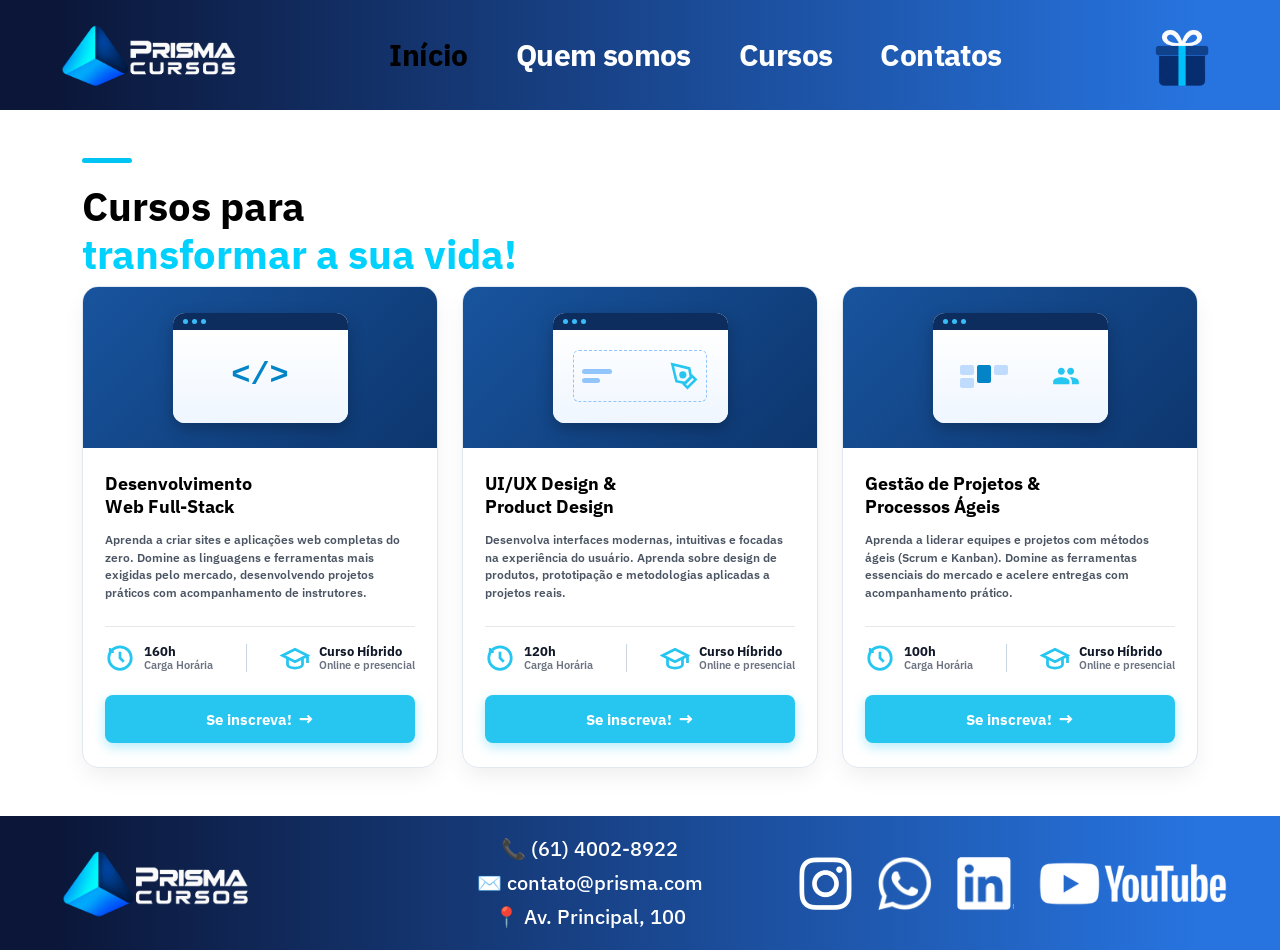
==== cursos.html @ 4c8373f7 "adicionando o html e o css" ====
<!DOCTYPE html>
<html lang="pt-BR">

<head>
  <meta charset="UTF-8">
  <meta name="viewport" content="width=device-width, initial-scale=1.0">
  <title>Prisma Cursos - Início</title>
  <meta name="description"
    content="Transforme conhecimento em novas oportunidades com a Prisma Cursos. Cursos atualizados com foco no mercado de trabalho.">

  <link href="https://cdn.jsdelivr.net/npm/bootstrap@5.3.3/dist/css/bootstrap.min.css" rel="stylesheet"
    integrity="sha384-QWTKZyjpPEjISv5WaRU9OFeRpok6YctnYmDr5pNlyT2bRjXh0JMhjY6hW+ALEwIH" crossorigin="anonymous">

  <link rel="preconnect" href="https://fonts.googleapis.com">
  <link rel="preconnect" href="https://fonts.gstatic.com" crossorigin>
  <link href="https://fonts.googleapis.com/css2?family=IBM+Plex+Sans:wght@400;500;600;700&display=swap"
    rel="stylesheet">

  <link rel="stylesheet" href="style.css">
</head>

<body>

  <!-- cabeçalho inicio -->
  <header class="site-header d-none d-md-block">
    <div class="container-fluid px-4 px-lg-5">
      <div class="header-inner d-flex align-items-center justify-content-between">

        <a href="index.html" class="navbar-brand d-flex align-items-center me-3" id="header-logo">
          <img src="assets/logo_prisma.png" alt="Logo Prisma Cursos" class="img-fluid logo-img">
        </a>

        <nav class="d-flex align-items-center gap-4 gap-lg-5" id="desktop-nav">
          <a href="index.html" class="nav-item-link current-page">Início</a>
          <a href="quem-somos.html" class="nav-item-link">Quem somos</a>
          <a href="cursos.html" class="nav-item-link">Cursos</a>
          <a href="contatos.html" class="nav-item-link">Contatos</a>
        </nav>

        <div class="d-flex align-items-center">
          <div class="gift-wrapper">
            <a href="quiz.html" class="gift-link" id="gift-link" title="Quiz Prisma Cursos" aria-label="Ir para o Quiz">
              <img src="assets/gift_icon.png" alt="Presente Prisma Cursos" class="gift-icon" id="gift-btn">
            </a>
          </div>
        </div>

      </div>
    </div>
  </header>
  <!-- cabeçalho final -->

  <!-- cabeçalho inicio mobile -->
  <header class="mobile-header d-md-none">
    <div class="mobile-header-inner d-flex align-items-center justify-content-between px-3">
      <button class="mobile-hamburger-btn border-0 bg-transparent p-0" type="button" data-bs-toggle="collapse"
        data-bs-target="#mobileMenuDrawer" aria-controls="mobileMenuDrawer" aria-expanded="false"
        aria-label="Toggle navigation" id="mobile-hamburger">
        <img src="assets/menu_icon.png" alt="Menu" class="mobile-menu-img">
      </button>

      <a href="index.html" class="mobile-header-logo">
        <img src="assets/logo_prisma.png" alt="Prisma Cursos" class="mobile-logo-img">
      </a>
    </div>

    <div class="collapse mobile-menu-collapse" id="mobileMenuDrawer">
      <div class="d-flex flex-column gap-3 p-3">
        <a href="index.html" class="nav-item-link current-page">Início</a>
        <a href="quem-somos.html" class="nav-item-link">Quem somos</a>
        <a href="cursos.html" class="nav-item-link">Cursos</a>
        <a href="contatos.html" class="nav-item-link">Contatos</a>
        <a href="quiz.html" class="nav-item-link text-cyan">Quiz</a>
      </div>
    </div>
  </header>
  <!-- cabeçalho final mobile -->
  
<main class="container py-5">
    <!-- Título da seção -->

<div class="title-bar"></div>
<h1 class="fw-bold mb-0">Cursos para</h1>
<h1 class="fw-bold text-cyan">transformar a sua vida!</h1>

    <!-- Contêiner que alinha os cards lado a lado -->
    <div class="cards-wrapper">

      <!-- CARTÃO 1: Full-Stack -->
      <article class="course-card">
        <div class="card-header-banner">
          <div class="window-mockup">
            <div class="window-bar">
              <span class="dot"></span>
              <span class="dot"></span>
              <span class="dot"></span>
            </div>
            <div class="window-screen screen-code">
              <span>&lt;/&gt;</span>
            </div>
          </div>
        </div>

        <div class="course-card-body">
          <h2 class="card-title">Desenvolvimento<br>Web Full-Stack</h2>
          <p class="card-desc">
            Aprenda a criar sites e aplicações web completas do zero. Domine as linguagens e ferramentas mais exigidas pelo mercado, desenvolvendo projetos práticos com acompanhamento de instrutores.
          </p>

          <div class="meta-section">
            <div class="meta-block">
              <svg class="meta-icon" viewBox="0 0 24 24" fill="none" stroke="#26c6f0" stroke-width="2.2">
                <circle cx="12" cy="12" r="9"/>
                <polyline points="12 7 12 12 15 15"/>
                <path d="M4 4v3h3" stroke-width="1.8"/>
              </svg>
              <div class="meta-info">
                <span class="meta-value">160h</span>
                <span class="meta-label">Carga Horária</span>
              </div>
            </div>

            <div class="vertical-divider"></div>

            <div class="meta-block">
              <svg class="meta-icon" viewBox="0 0 24 24" fill="none" stroke="#26c6f0" stroke-width="2.2">
                <path d="M22 10v6M2 10l10-5 10 5-10 5z"/>
                <path d="M6 12v5c0 2 3 3 6 3s6-1 6-3v-5"/>
              </svg>
              <div class="meta-info">
                <span class="meta-value">Curso Híbrido</span>
                <span class="meta-label">Online e presencial</span>
              </div>
            </div>
          </div>

          <a href="#" class="btn-enroll">
            Se inscreva! <span>&rarr;</span>
          </a>
        </div>
      </article>

      <!-- CARTÃO 2: UI/UX Design -->
      <article class="course-card">
        <div class="card-header-banner">
          <div class="window-mockup">
            <div class="window-bar">
              <span class="dot"></span>
              <span class="dot"></span>
              <span class="dot"></span>
            </div>
            <div class="window-screen screen-design">
              <div class="design-preview">
                <div class="preview-lines">
                  <span class="line"></span>
                  <span class="line short"></span>
                </div>
                <svg class="pen-tool-icon" viewBox="0 0 24 24" fill="none" stroke="#26c6f0" stroke-width="2.2">
                  <path d="M12 19l7-7 3 3-7 7-3-3z"/>
                  <path d="M18 13l-1.5-7.5L2 2l3.5 14.5L13 18l5-5z"/>
                  <circle cx="11" cy="11" r="2" fill="#26c6f0"/>
                </svg>
              </div>
            </div>
          </div>
        </div>

        <div class="course-card-body">
          <h2 class="card-title">UI/UX Design &<br>Product Design</h2>
          <p class="card-desc">
            Desenvolva interfaces modernas, intuitivas e focadas na experiência do usuário. Aprenda sobre design de produtos, prototipação e metodologias aplicadas a projetos reais.
          </p>

          <div class="meta-section">
            <div class="meta-block">
              <svg class="meta-icon" viewBox="0 0 24 24" fill="none" stroke="#26c6f0" stroke-width="2.2">
                <circle cx="12" cy="12" r="9"/>
                <polyline points="12 7 12 12 15 15"/>
                <path d="M4 4v3h3" stroke-width="1.8"/>
              </svg>
              <div class="meta-info">
                <span class="meta-value">120h</span>
                <span class="meta-label">Carga Horária</span>
              </div>
            </div>

            <div class="vertical-divider"></div>

            <div class="meta-block">
              <svg class="meta-icon" viewBox="0 0 24 24" fill="none" stroke="#26c6f0" stroke-width="2.2">
                <path d="M22 10v6M2 10l10-5 10 5-10 5z"/>
                <path d="M6 12v5c0 2 3 3 6 3s6-1 6-3v-5"/>
              </svg>
              <div class="meta-info">
                <span class="meta-value">Curso Híbrido</span>
                <span class="meta-label">Online e presencial</span>
              </div>
            </div>
          </div>

          <a href="#" class="btn-enroll">
            Se inscreva! <span>&rarr;</span>
          </a>
        </div>
      </article>

      <!-- CARTÃO 3: Gestão de Projetos -->
      <article class="course-card">
        <div class="card-header-banner">
          <div class="window-mockup">
            <div class="window-bar">
              <span class="dot"></span>
              <span class="dot"></span>
              <span class="dot"></span>
            </div>
            <div class="window-screen screen-agile">
              <div class="kanban-preview">
                <div class="kanban-col"><div class="kb-task"></div><div class="kb-task"></div></div>
                <div class="kanban-col"><div class="kb-task active"></div></div>
                <div class="kanban-col"><div class="kb-task"></div></div>
              </div>
              <svg class="users-icon" viewBox="0 0 24 24" fill="#26c6f0">
                <path d="M16 11c1.66 0 2.99-1.34 2.99-3S17.66 5 16 5s-3 1.34-3 3 1.34 3 3 3zm-8 0c1.66 0 2.99-1.34 2.99-3S9.66 5 8 5 5 6.34 5 8s1.34 3 3 3zm0 2c-2.33 0-7 1.17-7 3.5V19h14v-2.5c0-2.33-4.67-3.5-7-3.5zm8 0c-.29 0-.62.02-.97.05 1.16.84 1.97 1.97 1.97 3.45V19h6v-2.5c0-2.33-4.67-3.5-7-3.5z"/>
              </svg>
            </div>
          </div>
        </div>

        <div class="course-card-body">
          <h2 class="card-title">Gestão de Projetos &<br>Processos Ágeis</h2>
          <p class="card-desc">
            Aprenda a liderar equipes e projetos com métodos ágeis (Scrum e Kanban). Domine as ferramentas essenciais do mercado e acelere entregas com acompanhamento prático.
          </p>

          <div class="meta-section">
            <div class="meta-block">
              <svg class="meta-icon" viewBox="0 0 24 24" fill="none" stroke="#26c6f0" stroke-width="2.2">
                <circle cx="12" cy="12" r="9"/>
                <polyline points="12 7 12 12 15 15"/>
                <path d="M4 4v3h3" stroke-width="1.8"/>
              </svg>
              <div class="meta-info">
                <span class="meta-value">100h</span>
                <span class="meta-label">Carga Horária</span>
              </div>
            </div>

            <div class="vertical-divider"></div>

            <div class="meta-block">
              <svg class="meta-icon" viewBox="0 0 24 24" fill="none" stroke="#26c6f0" stroke-width="2.2">
                <path d="M22 10v6M2 10l10-5 10 5-10 5z"/>
                <path d="M6 12v5c0 2 3 3 6 3s6-1 6-3v-5"/>
              </svg>
              <div class="meta-info">
                <span class="meta-value">Curso Híbrido</span>
                <span class="meta-label">Online e presencial</span>
              </div>
            </div>
          </div>

          <a href="#" class="btn-enroll">
            Se inscreva! <span>&rarr;</span>
          </a>
        </div>
      </article>

    </div>
  </main>

   <!-- rodapé inicio -->
  <footer class="site-footer py-3 d-none d-md-block">
    <div class="container-fluid px-4 px-lg-5">
      <div class="row align-items-center g-4">

        <div class="col-12 col-md-4 col-lg-3 d-flex justify-content-center justify-content-md-start">
          <a href="index.html" class="footer-brand" id="footer-logo">
            <img src="assets/logo_prisma.png" alt="Prisma Cursos" class="img-fluid footer-logo-img">
          </a>
        </div>

        <div
          class="col-12 col-md-4 col-lg-5 d-flex flex-column align-items-center justify-content-center text-center text-white footer-contact-info">
          <div class="contact-line">📞 (61) 4002-8922</div>
          <div class="contact-line">✉️ contato@prisma.com</div>
          <div class="contact-line">📍 Av. Principal, 100</div>
        </div>

        <div
          class="col-12 col-md-4 col-lg-4 d-flex justify-content-center justify-content-md-end align-items-center gap-3 footer-social-links">
          <a href="https://whatsapp.com" target="_blank" rel="noopener noreferrer" class="social-link" title="WhatsApp"
            aria-label="WhatsApp">
            <img src="assets/icon_whatsapp.png" alt="WhatsApp" class="social-icon">
          </a>
          <a href="https://instagram.com" target="_blank" rel="noopener noreferrer" class="social-link"
            title="Instagram" aria-label="Instagram">
            <img src="assets/icon_instagram.png" alt="Instagram" class="social-icon">
          </a>
          <a href="https://linkedin.com" target="_blank" rel="noopener noreferrer" class="social-link" title="LinkedIn"
            aria-label="LinkedIn">
            <img src="assets/icon_linkedin.png" alt="LinkedIn" class="social-icon">
          </a>
          <a href="https://youtube.com" target="_blank" rel="noopener noreferrer" class="social-link" title="YouTube"
            aria-label="YouTube">
            <img src="assets/icon_youtube.png" alt="YouTube" class="social-icon social-icon-yt">
          </a>
        </div>

      </div>
    </div>
  </footer>
  <!-- rodapé final -->

  <!-- rodapé inicio mobile -->
  <footer class="mobile-footer py-2 d-md-none">
    <div class="container-fluid px-3">
      <div class="d-flex align-items-center justify-content-between">

        <a href="index.html" class="mobile-footer-logo-link">
          <img src="assets/logo_prisma_icon.png" alt="Prisma Cursos" class="mobile-footer-logo-img">
        </a>

        <div class="d-flex align-items-center gap-2 footer-social-links">
          <a href="https://instagram.com" target="_blank" rel="noopener noreferrer" class="social-link"
            title="Instagram" aria-label="Instagram">
            <img src="assets/icon_instagram.png" alt="Instagram" class="mobile-social-icon">
          </a>
          <a href="https://whatsapp.com" target="_blank" rel="noopener noreferrer" class="social-link" title="WhatsApp"
            aria-label="WhatsApp">
            <img src="assets/icon_whatsapp.png" alt="WhatsApp" class="mobile-social-icon">
          </a>
          <a href="https://linkedin.com" target="_blank" rel="noopener noreferrer" class="social-link" title="LinkedIn"
            aria-label="LinkedIn">
            <img src="assets/icon_linkedin.png" alt="LinkedIn" class="mobile-social-icon">
          </a>
          <a href="https://youtube.com" target="_blank" rel="noopener noreferrer" class="social-link" title="YouTube"
            aria-label="YouTube">
            <img src="assets/icon_youtube.png" alt="YouTube" class="mobile-social-icon mobile-social-icon-yt">
          </a>
        </div>

      </div>
    </div>
  </footer>
  <!-- rodapé final mobile -->

  <script src="https://cdn.jsdelivr.net/npm/bootstrap@5.3.3/dist/js/bootstrap.bundle.min.js"
    integrity="sha384-YvpcrYf0tY3lHB60NNkmXc5s9fDVZLESaAA55NDzOxhy9GkcIdslK1eN7N6jIeHz"
    crossorigin="anonymous"></script>
  <script src="script.js"></script>
</body>

</html>
---- style.css ----
:root {
  --font-family: 'IBM Plex Sans', -apple-system, BlinkMacSystemFont, "Segoe UI", Roboto, sans-serif;
  --color-white: #FFFFFF;
  --color-black: #000000;
  --color-cyan-ultra: #33D6F6;
  --color-cyan-bright: #00D1FF;
  --color-header-start: #0B1638;
  --color-header-mid: #19458C;
  --color-header-end: #2774E0;
  --color-stats-start: #2774E0;
  --color-stats-end: #153F7A;
}

body {
  font-family: var(--font-family);
  background-color: var(--color-white);
  color: var(--color-black);
  overflow-x: hidden;
  margin: 0;
  padding: 0;
}

.title-bar {
  width: 50px;                  /* Largura da linha */
  height: 5px;                  /* Espessura */
  background-color: #00c5f4;    /* Azul ciano do layout */
  border-radius: 4px;           /* Cantos arredondados */
  margin-bottom: 1.2rem;        /* Espaço entre a linha e o texto "Cursos para" */
}

 /* --- CONTENTOR DOS CARDS --- */
.cards-wrapper {
  display: grid;
  grid-template-columns: repeat(3, minmax(0, 1fr));
  gap: 1.5rem;
  width: 100%;
  max-width: 1140px;
  margin: 0 auto;
  align-items: stretch;
}

/* --- ESTRUTURA DO CARTÃO --- */
.course-card {
  background-color: #ffffff;
  border-radius: 16px;
  border: 1px solid #e2e8f0;
  overflow: hidden;
  display: flex;
  flex-direction: column;
  box-shadow: 0 10px 25px -4px rgba(0, 0, 0, 0.08);
  transition: transform 0.25s ease, box-shadow 0.25s ease;
  width: 100%;
  min-width: 0;
}

.course-card:hover {
  transform: translateY(-5px);
  box-shadow: 0 18px 30px -5px rgba(11, 46, 99, 0.18);
}

/* Corpo do cartão sem conflito com o Bootstrap */
.course-card-body {
  padding: 1.5rem 1.4rem;
  display: flex;
  flex-direction: column;
  flex: 1;
}

/* Topo azul com gradiente */
.card-header-banner {
  background: linear-gradient(135deg, #18549e 0%, #0d366e 100%);
  padding: 1.6rem 1rem;
  display: flex;
  align-items: center;
  justify-content: center;
}

/* Mockup da Janela do Ecrã */
.window-mockup {
  background-color: #ffffff;
  border-radius: 12px;
  width: 175px;
  height: 110px;
  overflow: hidden;
  box-shadow: 0 6px 16px rgba(0, 0, 0, 0.25);
  display: flex;
  flex-direction: column;
}

.window-bar {
  background-color: #0c2d5e;
  padding: 6px 10px;
  display: flex;
  gap: 4px;
}

.window-bar .dot {
  width: 5px;
  height: 5px;
  background-color: #38bdf8;
  border-radius: 50%;
}

.window-screen {
  flex: 1;
  background: linear-gradient(180deg, #ffffff 0%, #eff6ff 100%);
  display: flex;
  align-items: center;
  justify-content: center;
  padding: 6px;
}

/* Ilustrações internas de cada janela */
.screen-code span {
  font-size: 2rem;
  font-weight: 800;
  color: #0284c7;
  font-family: monospace;
}

.design-preview {
  width: 82%;
  height: 52px;
  border: 1.5px dashed #93c5fd;
  border-radius: 6px;
  display: flex;
  align-items: center;
  justify-content: space-between;
  padding: 0 8px;
}

.preview-lines .line {
  display: block;
  width: 30px;
  height: 5px;
  background-color: #93c5fd;
  border-radius: 3px;
  margin-bottom: 4px;
}

.preview-lines .line.short {
  width: 18px;
  margin-bottom: 0;
}

.pen-tool-icon {
  width: 28px;
  height: 28px;
}

.screen-agile {
  justify-content: space-around;
}

.kanban-preview {
  display: flex;
  gap: 3px;
}

.kanban-col {
  display: flex;
  flex-direction: column;
  gap: 3px;
}

.kb-task {
  width: 14px;
  height: 10px;
  background-color: #bfdbfe;
  border-radius: 2px;
}

.kb-task.active {
  background-color: #0284c7;
  height: 18px;
}

.users-icon {
  width: 28px;
  height: 28px;
}

/* --- CORPO DO CARTÃO --- */
.card-body {
  padding: 1.5rem 1.4rem;
  display: flex;
  flex-direction: column;
  flex: 1;
}

.card-title {
  font-size: 1.15rem;
  font-weight: 900;
  color: #000000;
  line-height: 1.25;
  margin-bottom: 0.8rem;
  min-height: 2.8rem;
}

.card-desc {
  font-size: 0.76rem;
  color: #4b5563;
  line-height: 1.45;
  font-weight: 600;
  margin-bottom: 1.5rem;
  flex: 1;
}

/* --- SECÇÃO DE METADADOS --- */
.meta-section {
  display: flex;
  align-items: center;
  justify-content: space-between;
  border-top: 1px solid #e5e7eb;
  padding-top: 1rem;
  margin-bottom: 1.4rem;
}

.meta-block {
  display: flex;
  align-items: center;
  gap: 0.55rem;
}

.meta-icon {
  width: 30px;
  height: 30px;
  flex-shrink: 0;
}

.meta-info {
  display: flex;
  flex-direction: column;
  line-height: 1.15;
}

.meta-value {
  font-size: 0.82rem;
  font-weight: 800;
  color: #111827;
}

.meta-label {
  font-size: 0.68rem;
  font-weight: 600;
  color: #6b7280;
}

.vertical-divider {
  width: 1px;
  height: 28px;
  background-color: #cbd5e1;
}

/* --- BOTÃO CIANO --- */
.btn-enroll {
  display: flex;
  align-items: center;
  justify-content: center;
  gap: 0.4rem;
  width: 100%;
  padding: 0.78rem 0;
  background-color: #26c6f0;
  color: #ffffff;
  font-size: 0.96rem;
  font-weight: 800;
  text-decoration: none;
  border-radius: 8px;
  box-shadow: 0 4px 12px rgba(38, 198, 240, 0.35);
  transition: background-color 0.2s ease, box-shadow 0.2s ease;
}

.btn-enroll span {
  font-size: 1.1rem;
  line-height: 1;
}

.btn-enroll:hover {
  background-color: #0bb5e3;
  box-shadow: 0 6px 16px rgba(38, 198, 240, 0.45);
}

/* --- RESPONSIVIDADE --- */
@media (max-width: 900px) {
  .cards-wrapper {
    grid-template-columns: repeat(2, 1fr);
  }
}

@media (max-width: 620px) {
  .cards-wrapper {
    grid-template-columns: 1fr;
    max-width: 360px;
  }
  
  .card-title {
    min-height: auto;
  }
}

.site-header {
  background: linear-gradient(90deg, #0B1638 4%, #19458C 49%, #2774E0 94%);
  width: 100%;
  position: sticky;
  top: 0;
  z-index: 1020;
}

.header-inner {
  min-height: 110px;
}

.logo-img {
  max-height: 75px;
  width: auto;
  object-fit: contain;
}

.nav-item-link {
  font-family: var(--font-family);
  font-size: 1.85rem;
  font-weight: 700;
  color: var(--color-white);
  text-decoration: none;
  letter-spacing: -0.02em;
  transition: opacity 0.15s ease-in-out;
}

.nav-item-link:hover {
  opacity: 0.85;
  color: var(--color-white);
}

.nav-item-link.current-page {
  color: #000000;
  background: transparent;
  padding: 0;
}

.nav-item-link.current-page:hover {
  color: #000000;
  opacity: 0.8;
}

.gift-wrapper {
  display: flex;
  align-items: center;
}

.gift-icon {
  width: 100px;
  height: 100px;
  object-fit: contain;
  cursor: pointer;
  transition: opacity 0.2s ease-in-out;
}

.gift-icon:hover {
  opacity: 0.85;
}

.mobile-header {
  background: linear-gradient(90deg, #0B1638 4%, #122E62 27%, #2774E0 94%);
  width: 100%;
  position: sticky;
  top: 0;
  z-index: 1020;
}

.mobile-header-inner {
  height: 72px;
}

.mobile-hamburger-btn {
  display: flex;
  align-items: center;
  justify-content: center;
}

.mobile-menu-img {
  width: 44px;
  height: 44px;
  object-fit: contain;
}

.mobile-header-logo {
  display: flex;
  align-items: center;
}

.mobile-logo-img {
  height: 46px;
  width: auto;
  object-fit: contain;
}

.mobile-menu-collapse {
  background: #0B1638;
  border-top: 1px solid rgba(255, 255, 255, 0.1);
}

.btn-figma {
  background-color: var(--color-cyan-ultra);
  color: var(--color-white);
  border-radius: 10px;
  font-family: var(--font-family);
  font-size: 1.55rem;
  font-weight: 700;
  text-decoration: underline;
  padding: 12px 28px;
  min-width: 260px;
  height: 60px;
  display: inline-flex;
  align-items: center;
  justify-content: center;
  border: none;
  box-shadow: 0 4px 10px rgba(51, 214, 246, 0.3);
  transition: opacity 0.2s ease, filter 0.2s ease;
}

.btn-figma:hover {
  background-color: var(--color-cyan-ultra);
  color: var(--color-white);
  opacity: 0.9;
  filter: brightness(0.95);
}

.btn-veja-mais {
  min-width: 110px;
  height: 46px;
  padding: 6px 16px;
  font-size: 1.15rem;
  white-space: nowrap;
}

.hero-section {
  width: 100%;
}

.hero-container {
  padding-right: 0 !important;
}

.hero-title {
  font-family: var(--font-family);
  font-size: 3.4rem;
  line-height: 1.15;
  letter-spacing: -0.02em;
}

.text-black {
  color: var(--color-black);
}

.text-cyan {
  color: var(--color-cyan-bright);
}

.mobile-hero-gift-img {
  width: 130px;
  height: 130px;
  object-fit: contain;
  transition: opacity 0.2s ease;
}

.mobile-hero-gift-img:hover {
  opacity: 0.85;
}

.hero-image-box {
  width: 100%;
  height: 100%;
  display: flex;
}

.hero-img {
  border-radius: 12px 0 0 12px;
  object-fit: cover;
  display: block;
  margin-left: auto;
  height: 100%;
  width: 100%;
}

.stats-banner {
  background: linear-gradient(90deg, #2774E0 26%, #153F7A 52%);
  color: var(--color-white);
}

.stat-icon-wrapper {
  width: 70px;
  height: 70px;
}

.stat-icon {
  width: 100%;
  height: 100%;
  object-fit: contain;
}

.stat-number {
  font-size: 2.25rem;
  line-height: 1.1;
}

.stat-label {
  font-size: 1.15rem;
  line-height: 1.2;
  font-weight: 500;
}

.testimonial-section {
  width: 100%;
}

.testimonial-image-box {
  max-width: 480px;
}

.testimonial-img {
  border-radius: 12px;
  object-fit: cover;
}

.testimonial-title {
  font-family: var(--font-family);
  font-size: 3.1rem;
  line-height: 1.18;
  letter-spacing: -0.02em;
}

.mobile-testimonial-text {
  font-size: 1.05rem;
  line-height: 1.35;
}

.site-footer {
  background: linear-gradient(90deg, #0B1638 4%, #19458C 49%, #2774E0 94%);
  color: var(--color-white);
  width: 100%;
}

.footer-logo-img {
  max-height: 80px;
  width: auto;
  object-fit: contain;
}

.footer-contact-info {
  font-size: 1.25rem;
  font-weight: 500;
  line-height: 1.7;
}

.contact-line {
  white-space: nowrap;
  user-select: text;
}

.footer-social-links {
  display: flex;
  align-items: center;
}

.social-link {
  display: inline-flex;
  align-items: center;
  justify-content: center;
  transition: opacity 0.2s ease, filter 0.2s ease;
  padding: 4px;
}

.social-link:hover {
  opacity: 0.8;
  filter: brightness(1.2);
}

.social-icon {
  height: 55px;
  width: auto;
  object-fit: contain;
}

.social-icon-yt {
  height: 45px;
}

.mobile-footer {
  background: linear-gradient(90deg, #0B1638 4%, #122E62 26%, #2774E0 94%);
  width: 100%;
}

.mobile-footer-logo-img {
  height: 44px;
  width: auto;
  object-fit: contain;
}

.mobile-social-icon {
  height: 34px;
  width: auto;
  object-fit: contain;
}

.mobile-social-icon-yt {
  height: 26px;
}

@media (max-width: 991.98px) {

  .hero-title,
  .testimonial-title {
    font-size: 2.3rem;
  }

  .stat-number {
    font-size: 1.8rem;
  }

  .stat-label {
    font-size: 1rem;
  }

  .footer-contact-info {
    font-size: 1.1rem;
  }
}

@media (max-width: 767.98px) {
  .hero-title {
    font-size: 1.55rem;
    line-height: 1.25;
  }

  .btn-figma {
    min-width: 145px;
    height: 48px;
    font-size: 0.95rem;
    padding: 8px 12px;
  }

  .stat-icon-wrapper {
    width: 48px;
    height: 48px;
  }

  .stat-number {
    font-size: 1.35rem;
  }

  .stat-label {
    font-size: 0.82rem;
  }
}
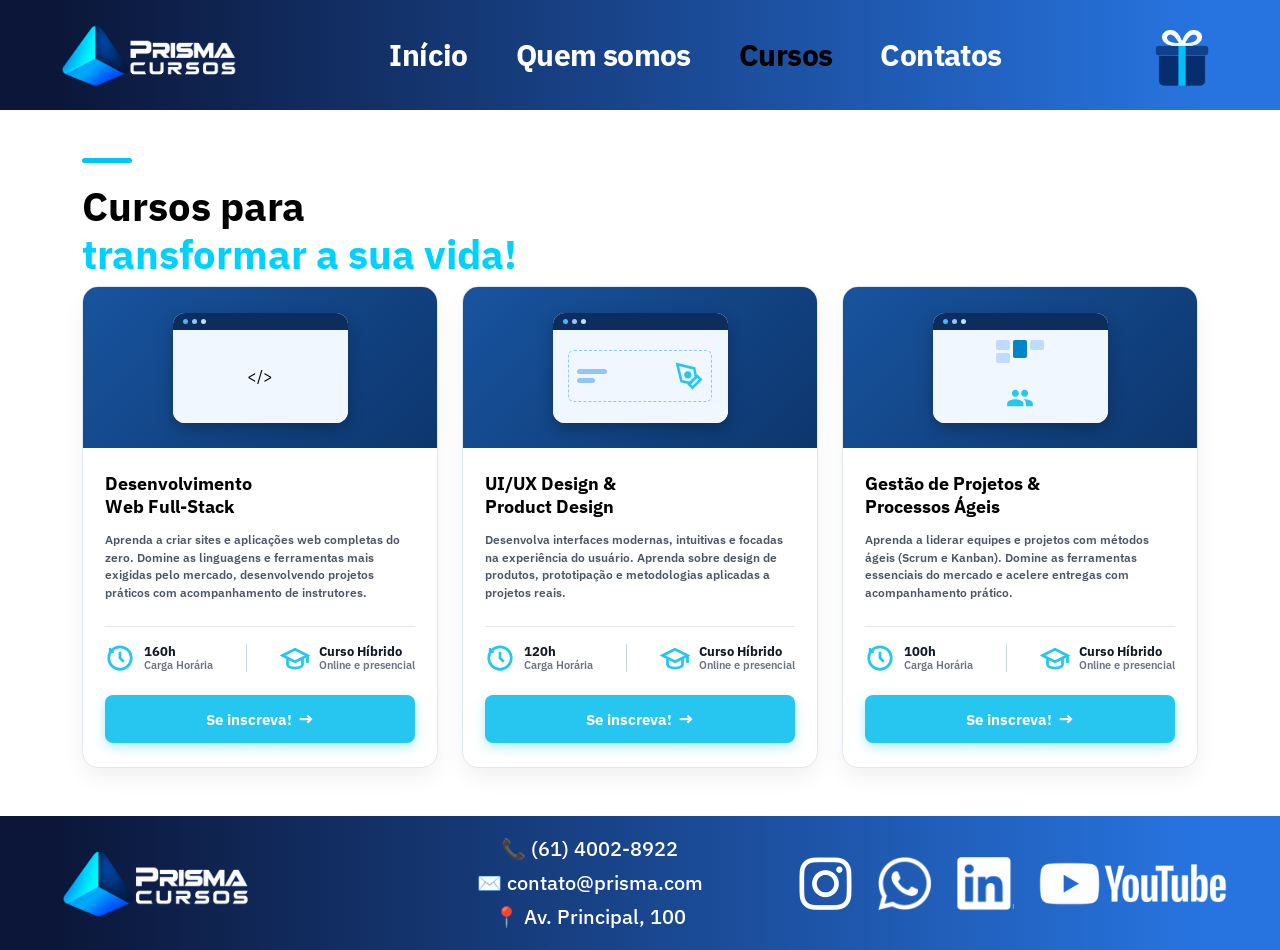
==== commit 19460318: "feat: integracao de todas as paginas, estilos e assets no developer" ====
--- a/cursos.html
+++ b/cursos.html
@@ -4,9 +4,9 @@
 <head>
   <meta charset="UTF-8">
   <meta name="viewport" content="width=device-width, initial-scale=1.0">
-  <title>Prisma Cursos - Início</title>
+  <title>Prisma Cursos - Cursos</title>
   <meta name="description"
-    content="Transforme conhecimento em novas oportunidades com a Prisma Cursos. Cursos atualizados com foco no mercado de trabalho.">
+    content="Conheça os cursos profissionalizantes da Prisma Cursos em Tecnologia, Design e Gestão.">
 
   <link href="https://cdn.jsdelivr.net/npm/bootstrap@5.3.3/dist/css/bootstrap.min.css" rel="stylesheet"
     integrity="sha384-QWTKZyjpPEjISv5WaRU9OFeRpok6YctnYmDr5pNlyT2bRjXh0JMhjY6hW+ALEwIH" crossorigin="anonymous">
@@ -31,9 +31,9 @@
         </a>
 
         <nav class="d-flex align-items-center gap-4 gap-lg-5" id="desktop-nav">
-          <a href="index.html" class="nav-item-link current-page">Início</a>
+          <a href="index.html" class="nav-item-link">Início</a>
           <a href="quem-somos.html" class="nav-item-link">Quem somos</a>
-          <a href="cursos.html" class="nav-item-link">Cursos</a>
+          <a href="cursos.html" class="nav-item-link current-page">Cursos</a>
           <a href="contatos.html" class="nav-item-link">Contatos</a>
         </nav>
 
@@ -66,9 +66,9 @@
 
     <div class="collapse mobile-menu-collapse" id="mobileMenuDrawer">
       <div class="d-flex flex-column gap-3 p-3">
-        <a href="index.html" class="nav-item-link current-page">Início</a>
+        <a href="index.html" class="nav-item-link">Início</a>
         <a href="quem-somos.html" class="nav-item-link">Quem somos</a>
-        <a href="cursos.html" class="nav-item-link">Cursos</a>
+        <a href="cursos.html" class="nav-item-link current-page">Cursos</a>
         <a href="contatos.html" class="nav-item-link">Contatos</a>
         <a href="quiz.html" class="nav-item-link text-cyan">Quiz</a>
       </div>
--- a/style.css
+++ b/style.css
@@ -20,15 +20,940 @@
   padding: 0;
 }
 
+.site-header {
+  background: linear-gradient(90deg, #0B1638 4%, #19458C 49%, #2774E0 94%);
+  width: 100%;
+  position: sticky;
+  top: 0;
+  z-index: 1020;
+}
+
+.header-inner {
+  min-height: 110px;
+}
+
+.logo-img {
+  max-height: 75px;
+  width: auto;
+  object-fit: contain;
+}
+
+.nav-item-link {
+  font-family: var(--font-family);
+  font-size: 1.85rem;
+  font-weight: 700;
+  color: var(--color-white);
+  text-decoration: none;
+  letter-spacing: -0.02em;
+  transition: opacity 0.15s ease-in-out;
+}
+
+.nav-item-link:hover {
+  opacity: 0.85;
+  color: var(--color-white);
+}
+
+.nav-item-link.current-page {
+  color: #000000;
+  background: transparent;
+  padding: 0;
+}
+
+.nav-item-link.current-page:hover {
+  color: #000000;
+  opacity: 0.8;
+}
+
+.gift-wrapper {
+  display: flex;
+  align-items: center;
+}
+
+.gift-icon {
+  width: 100px;
+  height: 100px;
+  object-fit: contain;
+  cursor: pointer;
+  transition: opacity 0.2s ease-in-out;
+}
+
+.gift-icon:hover {
+  opacity: 0.85;
+}
+
+.mobile-header {
+  background: linear-gradient(90deg, #0B1638 4%, #122E62 27%, #2774E0 94%);
+  width: 100%;
+  position: sticky;
+  top: 0;
+  z-index: 1020;
+}
+
+.mobile-header-inner {
+  height: 72px;
+}
+
+.mobile-hamburger-btn {
+  display: flex;
+  align-items: center;
+  justify-content: center;
+}
+
+.mobile-menu-img {
+  width: 44px;
+  height: 44px;
+  object-fit: contain;
+}
+
+.mobile-header-logo {
+  display: flex;
+  align-items: center;
+}
+
+.mobile-logo-img {
+  height: 46px;
+  width: auto;
+  object-fit: contain;
+}
+
+.mobile-menu-collapse {
+  background: #0B1638;
+  border-top: 1px solid rgba(255, 255, 255, 0.1);
+}
+
+.btn-figma {
+  background-color: var(--color-cyan-ultra);
+  color: var(--color-white);
+  border-radius: 10px;
+  font-family: var(--font-family);
+  font-size: 1.55rem;
+  font-weight: 700;
+  text-decoration: underline;
+  padding: 12px 28px;
+  min-width: 260px;
+  height: 60px;
+  display: inline-flex;
+  align-items: center;
+  justify-content: center;
+  border: none;
+  box-shadow: 0 4px 10px rgba(51, 214, 246, 0.3);
+  transition: opacity 0.2s ease, filter 0.2s ease;
+}
+
+.btn-figma:hover {
+  background-color: var(--color-cyan-ultra);
+  color: var(--color-white);
+  opacity: 0.9;
+  filter: brightness(0.95);
+}
+
+.btn-veja-mais {
+  min-width: 110px;
+  height: 46px;
+  padding: 6px 16px;
+  font-size: 1.15rem;
+  white-space: nowrap;
+}
+
+.hero-section {
+  width: 100%;
+}
+
+.hero-container {
+  padding-right: 0 !important;
+}
+
+.hero-title {
+  font-family: var(--font-family);
+  font-size: 3.4rem;
+  line-height: 1.15;
+  letter-spacing: -0.02em;
+}
+
+.text-black {
+  color: var(--color-black);
+}
+
+.text-cyan {
+  color: var(--color-cyan-bright);
+}
+
+.mobile-hero-gift-img {
+  width: 130px;
+  height: 130px;
+  object-fit: contain;
+  transition: opacity 0.2s ease;
+}
+
+.mobile-hero-gift-img:hover {
+  opacity: 0.85;
+}
+
+.hero-image-box {
+  width: 100%;
+  height: 100%;
+  display: flex;
+}
+
+.hero-img {
+  border-radius: 12px 0 0 12px;
+  object-fit: cover;
+  display: block;
+  margin-left: auto;
+  height: 100%;
+  width: 100%;
+}
+
+.stats-banner {
+  background: linear-gradient(90deg, #2774E0 26%, #153F7A 52%);
+  color: var(--color-white);
+}
+
+.stat-icon-wrapper {
+  width: 70px;
+  height: 70px;
+}
+
+.stat-icon {
+  width: 100%;
+  height: 100%;
+  object-fit: contain;
+}
+
+.stat-number {
+  font-size: 2.25rem;
+  line-height: 1.1;
+}
+
+.stat-label {
+  font-size: 1.15rem;
+  line-height: 1.2;
+  font-weight: 500;
+}
+
+.testimonial-section {
+  width: 100%;
+}
+
+.testimonial-image-box {
+  max-width: 480px;
+}
+
+.testimonial-img {
+  border-radius: 12px;
+  object-fit: cover;
+}
+
+.testimonial-title {
+  font-family: var(--font-family);
+  font-size: 3.1rem;
+  line-height: 1.18;
+  letter-spacing: -0.02em;
+}
+
+.mobile-testimonial-text {
+  font-size: 1.05rem;
+  line-height: 1.35;
+}
+
+.site-footer {
+  background: linear-gradient(90deg, #0B1638 4%, #19458C 49%, #2774E0 94%);
+  color: var(--color-white);
+  width: 100%;
+}
+
+.footer-logo-img {
+  max-height: 80px;
+  width: auto;
+  object-fit: contain;
+}
+
+.footer-contact-info {
+  font-size: 1.25rem;
+  font-weight: 500;
+  line-height: 1.7;
+}
+
+.contact-line {
+  white-space: nowrap;
+  user-select: text;
+}
+
+.footer-social-links {
+  display: flex;
+  align-items: center;
+}
+
+.social-link {
+  display: inline-flex;
+  align-items: center;
+  justify-content: center;
+  transition: opacity 0.2s ease, filter 0.2s ease;
+  padding: 4px;
+}
+
+.social-link:hover {
+  opacity: 0.8;
+  filter: brightness(1.2);
+}
+
+.social-icon {
+  height: 55px;
+  width: auto;
+  object-fit: contain;
+}
+
+.social-icon-yt {
+  height: 45px;
+}
+
+.mobile-footer {
+  background: linear-gradient(90deg, #0B1638 4%, #122E62 26%, #2774E0 94%);
+  width: 100%;
+}
+
+.mobile-footer-logo-img {
+  height: 44px;
+  width: auto;
+  object-fit: contain;
+}
+
+.mobile-social-icon {
+  height: 34px;
+  width: auto;
+  object-fit: contain;
+}
+
+.mobile-social-icon-yt {
+  height: 26px;
+}
+
+@media (max-width: 991.98px) {
+
+  .hero-title,
+  .testimonial-title {
+    font-size: 2.3rem;
+  }
+
+  .stat-number {
+    font-size: 1.8rem;
+  }
+
+  .stat-label {
+    font-size: 1rem;
+  }
+
+  .footer-contact-info {
+    font-size: 1.1rem;
+  }
+}
+
+@media (max-width: 767.98px) {
+  .hero-title {
+    font-size: 1.55rem;
+    line-height: 1.25;
+  }
+
+  .btn-figma {
+    min-width: 145px;
+    height: 48px;
+    font-size: 0.95rem;
+    padding: 8px 12px;
+  }
+
+  .stat-icon-wrapper {
+    width: 48px;
+    height: 48px;
+  }
+
+  .stat-number {
+    font-size: 1.35rem;
+  }
+
+  .stat-label {
+    font-size: 0.82rem;
+  }
+}
+
+
+.about-page-main {
+  min-height: calc(100vh - 110px - 130px);
+}
+
+.about-intro-section,
+.about-mvv-section {
+  width: 100%;
+}
+
+.about-title {
+  font-family: var(--font-family);
+  font-weight: 700;
+  font-size: 2.5rem;
+  line-height: 1.3;
+  letter-spacing: -0.022em;
+  color: #08091B;
+}
+
+.about-description {
+  font-family: var(--font-family);
+  font-weight: 400;
+  font-size: 1.65rem;
+  line-height: 1.45;
+  color: #000000;
+}
+
+.about-list {
+  display: flex;
+  flex-direction: column;
+  gap: 1rem;
+}
+
+.about-list-item {
+  font-family: var(--font-family);
+  font-weight: 500;
+  font-size: 1.45rem;
+  line-height: 1.5;
+  letter-spacing: -0.019em;
+  color: #000000;
+  display: flex;
+  align-items: flex-start;
+  gap: 0.75rem;
+}
+
+.about-list-item .bullet-dash {
+  font-weight: 700;
+}
+
+.about-img-box {
+  width: 100%;
+  height: 100%;
+  display: flex;
+  justify-content: flex-end;
+  align-items: flex-start;
+  overflow: hidden;
+}
+
+.about-img {
+  border-radius: 0 0 0 16px;
+  object-fit: contain;
+  object-position: top right;
+  display: block;
+  max-width: 100%;
+  max-height: 100%;
+  width: auto;
+  height: auto;
+}
+
+.mvv-title {
+  font-family: var(--font-family);
+  font-weight: 500;
+  font-size: 2.5rem;
+  line-height: 1.3;
+  letter-spacing: -0.022em;
+  color: #08091B;
+}
+
+.mvv-target-img-box {
+  max-width: 350px;
+  display: flex;
+  justify-content: center;
+  align-items: center;
+}
+
+.mvv-target-img {
+  max-width: 100%;
+  height: auto;
+  object-fit: contain;
+}
+
+.mvv-list {
+  display: flex;
+  flex-direction: column;
+  gap: 1.25rem;
+}
+
+.mvv-list-item {
+  font-family: var(--font-family);
+  font-weight: 500;
+  font-size: 1.45rem;
+  line-height: 1.5;
+  letter-spacing: -0.019em;
+  color: #000000;
+  display: flex;
+  align-items: flex-start;
+  justify-content: flex-end;
+  gap: 0.75rem;
+}
+
+.mvv-list-item .bullet-dash {
+  font-weight: 700;
+  order: 2;
+}
+
+@media (max-width: 991.98px) {
+
+  .about-title,
+  .mvv-title {
+    font-size: 2rem;
+  }
+
+  .about-description {
+    font-size: 1.25rem;
+  }
+
+  .about-list-item,
+  .mvv-list-item {
+    font-size: 1.15rem;
+  }
+
+  .mvv-list-item {
+    justify-content: flex-start;
+  }
+
+  .mvv-list-item .bullet-dash {
+    order: 0;
+  }
+}
+
+@media (max-width: 767.98px) {
+
+  .about-title,
+  .mvv-title {
+    font-size: 1.6rem;
+  }
+
+  .about-description {
+    font-size: 1.05rem;
+    line-height: 1.4;
+  }
+
+  .about-list-item,
+  .mvv-list-item {
+    font-size: 0.95rem;
+    line-height: 1.45;
+  }
+
+  .mvv-target-img-box {
+    max-width: 240px;
+  }
+}
+
+.depoimento-card {
+  background: linear-gradient(180deg, #2774E0 0%, #153F7A 55%, #0B1638 100%);
+  color: var(--color-white);
+  border-radius: 18px;
+  padding: 14px 20px 18px;
+  box-shadow: 0 4px 8px rgba(0, 0, 0, 0.35);
+}
+
+.depoimento-stars {
+  color: var(--color-white);
+  font-size: 1.7rem;
+  line-height: 1;
+  letter-spacing: 3px;
+}
+
+.depoimento-autor {
+  font-size: 0.85rem;
+  font-weight: 700;
+  margin: 8px 0 4px;
+}
+
+.depoimento-texto {
+  font-size: 0.85rem;
+  font-weight: 700;
+  line-height: 2;
+  margin: 0;
+}
+
+.depoimento-card--direita {
+  text-align: right;
+}
+
+.depoimentos-cta {
+  font-family: var(--font-family);
+  font-size: 1.35rem;
+  font-weight: 700;
+  line-height: 2.2;
+  text-align: center;
+  color: var(--color-black);
+}
+
+.depoimentos-cta .destaque {
+  color: #1E9BFF;
+}
+
+@media (max-width: 991.98px) {
+  .depoimentos-cta {
+    font-size: 1.15rem;
+    line-height: 1.8;
+  }
+}
+
+.contato-section {
+  padding: 16px 0 24px;
+}
+
+.contato-container {
+  padding: 0 16px;
+}
+
+.contato-titulo {
+  font-family: var(--font-family);
+  font-size: 1.8rem;
+  font-weight: 700;
+  line-height: 1.25;
+  letter-spacing: -0.01em;
+  color: var(--color-black);
+  margin: 8px 0 10px;
+}
+
+.contato-subtitulo {
+  font-size: 1rem;
+  color: var(--color-black);
+  margin-bottom: 8px;
+}
+
+.contato-icones {
+  display: flex;
+  flex-wrap: wrap;
+  justify-content: center;
+}
+
+.contato-icone {
+  width: min(46vw, 220px);
+  height: auto;
+  object-fit: contain;
+}
+
+.contato-form-col {
+  margin-top: 16px;
+}
+
+.contato-form {
+  display: flex;
+  flex-direction: column;
+  border-radius: 32px;
+  overflow: hidden;
+  background: linear-gradient(180deg, #15407A 0%, #12376C 50%, #0B203E 100%);
+}
+
+.contato-form-campos {
+  display: flex;
+  flex-direction: column;
+  padding: 22px 24px 20px;
+}
+
+.contato-campo {
+  width: 100%;
+  background-color: #0091FC;
+  color: var(--color-white);
+  font-family: var(--font-family);
+  font-size: 1.35rem;
+  font-weight: 700;
+  border: none;
+  outline: none;
+  padding: 10px 28px;
+}
+
+.contato-campo::placeholder {
+  color: #BFE3FE;
+  opacity: 1;
+}
+
+.contato-campo:focus {
+  background-color: #0091FC;
+  color: var(--color-white);
+  box-shadow: 0 0 0 3px rgba(191, 227, 254, 0.6);
+}
+
+.contato-pill {
+  height: 60px;
+  border-radius: 999px;
+  margin-bottom: 18px;
+}
+
+input.contato-pill:nth-of-type(2) {
+  margin-bottom: 8px;
+}
+
+.contato-divisor {
+  margin: 0 -24px 14px;
+  border: 0;
+  border-top: 1px solid #4F6F9B;
+  opacity: 1;
+}
+
+.contato-textarea {
+  height: 150px;
+  border-radius: 28px;
+  resize: none;
+  padding-top: 14px;
+  display: block;
+}
+
+.contato-enviar {
+  background-color: #00D1FF;
+  color: var(--color-white);
+  font-family: var(--font-family);
+  font-size: 2rem;
+  font-weight: 500;
+  text-decoration: underline;
+  border: none;
+  width: 100%;
+  padding: 8px 0 10px;
+  transition: filter 0.2s ease;
+}
+
+.contato-enviar:hover {
+  filter: brightness(0.95);
+}
+
+@media (min-width: 992px) {
+  .contato-section {
+    padding: 0.3vw 0 2.1vw;
+  }
+
+  .contato-container {
+    padding: 0 1.5vw 0 1.75vw;
+  }
+
+  .contato-info {
+    padding-top: 3.6vw;
+  }
+
+  .contato-titulo {
+    font-size: 3.4vw;
+    margin: 0 0 0.9vw;
+  }
+
+  .contato-subtitulo {
+    font-size: 1.33vw;
+    margin-bottom: 0.4vw;
+  }
+
+  .contato-icones {
+    flex-wrap: nowrap;
+    justify-content: flex-start;
+  }
+
+  .contato-icone {
+    width: 27.5vw;
+    flex: 0 1 27.5vw;
+  }
+
+  .contato-form-col {
+    margin-top: 0;
+  }
+
+  .contato-form {
+    border-radius: 3.5vw;
+  }
+
+  .contato-form-campos {
+    padding: 3.1vw 3.5vw 2.5vw 3.1vw;
+  }
+
+  .contato-campo {
+    font-size: 2.05vw;
+    padding: 0 3.4vw;
+  }
+
+  .contato-pill {
+    height: 5.9vw;
+    margin-bottom: 3.75vw;
+  }
+
+  input.contato-pill:nth-of-type(2) {
+    margin-bottom: 1.25vw;
+  }
+
+  .contato-divisor {
+    margin: 0 -3.5vw 1.25vw -3.1vw;
+  }
+
+  .contato-textarea {
+    height: 17.3vw;
+    border-radius: 3.1vw;
+    padding-top: 1.2vw;
+  }
+
+  .contato-enviar {
+    font-size: 3.45vw;
+    padding: 1.5vw 0 1.7vw;
+  }
+}
+
+.enviado-section {
+  padding: 24px 0 32px;
+}
+
+.enviado-container {
+  padding: 0 16px;
+}
+
+.enviado-painel {
+  border-radius: 32px;
+  padding: 22px 16px 16px;
+  background: linear-gradient(180deg, #15407A 0%, #12376C 50%, #0B203E 100%);
+}
+
+.enviado-pill {
+  height: 52px;
+  line-height: 52px;
+  border-radius: 999px;
+  background-color: #0091FC;
+  color: var(--color-white);
+  font-size: 1.1rem;
+  font-weight: 500;
+  padding: 0 18px;
+  overflow: hidden;
+  white-space: nowrap;
+  text-overflow: ellipsis;
+}
+
+.enviado-msg {
+  min-height: 140px;
+  max-height: 260px;
+  border-radius: 28px;
+  background-color: #0091FC;
+  color: var(--color-white);
+  font-size: 1.1rem;
+  font-weight: 500;
+  line-height: 1.4;
+  padding: 14px 18px;
+  overflow: auto;
+  overflow-wrap: anywhere;
+  white-space: pre-wrap;
+}
+
+.enviado-divisor {
+  margin: 14px -16px;
+  border: 0;
+  border-top: 1px solid #7F98BE;
+  opacity: 1;
+}
+
+.enviado-texto-col {
+  padding-top: 28px;
+}
+
+.enviado-titulo {
+  font-family: var(--font-family);
+  font-size: 1.9rem;
+  font-weight: 700;
+  line-height: 1.35;
+  color: var(--color-black);
+  margin: 0 0 12px;
+}
+
+.enviado-texto {
+  font-size: 1rem;
+  line-height: 1.6;
+  color: var(--color-black);
+  margin: 0 0 28px;
+}
+
+.enviado-botao {
+  display: flex;
+  align-items: center;
+  justify-content: center;
+  width: 100%;
+  min-height: 76px;
+  padding: 10px 20px;
+  background-color: #00D1FF;
+  color: var(--color-white);
+  font-family: var(--font-family);
+  font-size: 1.6rem;
+  font-weight: 700;
+  line-height: 1.2;
+  text-align: center;
+  text-decoration: none;
+  border-radius: 6px;
+  box-shadow: 0 3px 6px rgba(0, 0, 0, 0.3);
+  transition: filter 0.2s ease;
+}
+
+.enviado-botao:hover {
+  color: var(--color-white);
+  filter: brightness(0.95);
+}
+
+@media (min-width: 992px) {
+  .enviado-section {
+    min-height: 48vw;
+    padding: 0;
+  }
+
+  .enviado-container {
+    padding: 0;
+  }
+
+  .enviado-painel {
+    width: 40vw;
+    margin: 4.4vw 0 0 5.4vw;
+    padding: 3.1vw 1.25vw 1.6vw 1.75vw;
+    border-radius: 3.5vw;
+  }
+
+  .enviado-pill {
+    height: 5.75vw;
+    line-height: 5.75vw;
+    font-size: 2.5vw;
+    padding: 0 1.25vw;
+  }
+
+  .enviado-msg {
+    height: 17.25vw;
+    min-height: 0;
+    max-height: none;
+    border-radius: 3vw;
+    font-size: 2.5vw;
+    padding: 1.6vw 1.25vw;
+  }
+
+  .enviado-divisor-1 {
+    margin: 2.4vw -1.25vw 1.25vw -1.75vw;
+  }
+
+  .enviado-divisor-2 {
+    margin: 1.6vw -1.25vw 1.1vw -1.75vw;
+  }
+
+  .enviado-texto-col {
+    padding: 3.4vw 1.5vw 0 8.5vw;
+  }
+
+  .enviado-titulo {
+    font-size: 3.8vw;
+    line-height: 1.5;
+    margin: 0 0 1vw;
+  }
+
+  .enviado-texto {
+    font-size: 1.55vw;
+    max-width: 33vw;
+    margin: 0 0 5vw;
+  }
+
+  .enviado-botao {
+    width: 38.8vw;
+    min-height: 9vw;
+    padding: 0 2vw;
+    font-size: 3vw;
+    border-radius: 0.5vw;
+    box-shadow: 0 0.3vw 0.6vw rgba(0, 0, 0, 0.3);
+  }
+}
+
 .title-bar {
-  width: 50px;                  /* Largura da linha */
-  height: 5px;                  /* Espessura */
-  background-color: #00c5f4;    /* Azul ciano do layout */
-  border-radius: 4px;           /* Cantos arredondados */
-  margin-bottom: 1.2rem;        /* Espaço entre a linha e o texto "Cursos para" */
-}
-
- /* --- CONTENTOR DOS CARDS --- */
+  width: 50px;
+  height: 5px;
+  background-color: #00c5f4;
+  border-radius: 4px;
+  margin-bottom: 1.2rem;
+}
+
 .cards-wrapper {
   display: grid;
   grid-template-columns: repeat(3, minmax(0, 1fr));
@@ -39,7 +964,6 @@
   align-items: stretch;
 }
 
-/* --- ESTRUTURA DO CARTÃO --- */
 .course-card {
   background-color: #ffffff;
   border-radius: 16px;
@@ -58,7 +982,6 @@
   box-shadow: 0 18px 30px -5px rgba(11, 46, 99, 0.18);
 }
 
-/* Corpo do cartão sem conflito com o Bootstrap */
 .course-card-body {
   padding: 1.5rem 1.4rem;
   display: flex;
@@ -66,7 +989,6 @@
   flex: 1;
 }
 
-/* Topo azul com gradiente */
 .card-header-banner {
   background: linear-gradient(135deg, #18549e 0%, #0d366e 100%);
   padding: 1.6rem 1rem;
@@ -75,7 +997,6 @@
   justify-content: center;
 }
 
-/* Mockup da Janela do Ecrã */
 .window-mockup {
   background-color: #ffffff;
   border-radius: 12px;
@@ -101,20 +1022,77 @@
   border-radius: 50%;
 }
 
+.window-bar .dot:nth-child(2) {
+  background-color: #93c5fd;
+}
+
+.window-bar .dot:nth-child(3) {
+  background-color: #bae6fd;
+}
+
 .window-screen {
+  background-color: #f0f7ff;
   flex: 1;
-  background: linear-gradient(180deg, #ffffff 0%, #eff6ff 100%);
-  display: flex;
+  display: flex;
+  flex-direction: column;
   align-items: center;
   justify-content: center;
-  padding: 6px;
-}
-
-/* Ilustrações internas de cada janela */
-.screen-code span {
-  font-size: 2rem;
+  position: relative;
+  overflow: hidden;
+}
+
+.code-editor {
+  display: flex;
+  flex-direction: column;
+  gap: 4px;
+  width: 78%;
+}
+
+.code-line {
+  font-family: monospace;
+  font-size: 7.5px;
+  font-weight: 700;
+  line-height: 1.25;
+}
+
+.code-line.c-blue {
+  color: #0284c7;
+}
+
+.code-line.c-cyan {
+  color: #06b6d4;
+  padding-left: 6px;
+}
+
+.code-line.c-indigo {
+  color: #4f46e5;
+  padding-left: 12px;
+}
+
+.code-line.c-gray {
+  color: #64748b;
+  padding-left: 6px;
+}
+
+.cursor-blink {
+  animation: blink 1s infinite;
+}
+
+@keyframes blink {
+  0%, 100% { opacity: 1; }
+  50% { opacity: 0; }
+}
+
+.code-badge-icon {
+  position: absolute;
+  bottom: 6px;
+  right: 6px;
+  background-color: #0284c7;
+  color: #ffffff;
+  font-size: 8px;
   font-weight: 800;
-  color: #0284c7;
+  padding: 2px 5px;
+  border-radius: 4px;
   font-family: monospace;
 }
 
@@ -180,15 +1158,14 @@
   height: 28px;
 }
 
-/* --- CORPO DO CARTÃO --- */
-.card-body {
+.course-card .card-body {
   padding: 1.5rem 1.4rem;
   display: flex;
   flex-direction: column;
   flex: 1;
 }
 
-.card-title {
+.course-card .card-title {
   font-size: 1.15rem;
   font-weight: 900;
   color: #000000;
@@ -206,7 +1183,6 @@
   flex: 1;
 }
 
-/* --- SECÇÃO DE METADADOS --- */
 .meta-section {
   display: flex;
   align-items: center;
@@ -252,7 +1228,6 @@
   background-color: #cbd5e1;
 }
 
-/* --- BOTÃO CIANO --- */
 .btn-enroll {
   display: flex;
   align-items: center;
@@ -280,7 +1255,6 @@
   box-shadow: 0 6px 16px rgba(38, 198, 240, 0.45);
 }
 
-/* --- RESPONSIVIDADE --- */
 @media (max-width: 900px) {
   .cards-wrapper {
     grid-template-columns: repeat(2, 1fr);
@@ -292,363 +1266,8 @@
     grid-template-columns: 1fr;
     max-width: 360px;
   }
-  
-  .card-title {
+
+  .course-card .card-title {
     min-height: auto;
   }
-}
-
-.site-header {
-  background: linear-gradient(90deg, #0B1638 4%, #19458C 49%, #2774E0 94%);
-  width: 100%;
-  position: sticky;
-  top: 0;
-  z-index: 1020;
-}
-
-.header-inner {
-  min-height: 110px;
-}
-
-.logo-img {
-  max-height: 75px;
-  width: auto;
-  object-fit: contain;
-}
-
-.nav-item-link {
-  font-family: var(--font-family);
-  font-size: 1.85rem;
-  font-weight: 700;
-  color: var(--color-white);
-  text-decoration: none;
-  letter-spacing: -0.02em;
-  transition: opacity 0.15s ease-in-out;
-}
-
-.nav-item-link:hover {
-  opacity: 0.85;
-  color: var(--color-white);
-}
-
-.nav-item-link.current-page {
-  color: #000000;
-  background: transparent;
-  padding: 0;
-}
-
-.nav-item-link.current-page:hover {
-  color: #000000;
-  opacity: 0.8;
-}
-
-.gift-wrapper {
-  display: flex;
-  align-items: center;
-}
-
-.gift-icon {
-  width: 100px;
-  height: 100px;
-  object-fit: contain;
-  cursor: pointer;
-  transition: opacity 0.2s ease-in-out;
-}
-
-.gift-icon:hover {
-  opacity: 0.85;
-}
-
-.mobile-header {
-  background: linear-gradient(90deg, #0B1638 4%, #122E62 27%, #2774E0 94%);
-  width: 100%;
-  position: sticky;
-  top: 0;
-  z-index: 1020;
-}
-
-.mobile-header-inner {
-  height: 72px;
-}
-
-.mobile-hamburger-btn {
-  display: flex;
-  align-items: center;
-  justify-content: center;
-}
-
-.mobile-menu-img {
-  width: 44px;
-  height: 44px;
-  object-fit: contain;
-}
-
-.mobile-header-logo {
-  display: flex;
-  align-items: center;
-}
-
-.mobile-logo-img {
-  height: 46px;
-  width: auto;
-  object-fit: contain;
-}
-
-.mobile-menu-collapse {
-  background: #0B1638;
-  border-top: 1px solid rgba(255, 255, 255, 0.1);
-}
-
-.btn-figma {
-  background-color: var(--color-cyan-ultra);
-  color: var(--color-white);
-  border-radius: 10px;
-  font-family: var(--font-family);
-  font-size: 1.55rem;
-  font-weight: 700;
-  text-decoration: underline;
-  padding: 12px 28px;
-  min-width: 260px;
-  height: 60px;
-  display: inline-flex;
-  align-items: center;
-  justify-content: center;
-  border: none;
-  box-shadow: 0 4px 10px rgba(51, 214, 246, 0.3);
-  transition: opacity 0.2s ease, filter 0.2s ease;
-}
-
-.btn-figma:hover {
-  background-color: var(--color-cyan-ultra);
-  color: var(--color-white);
-  opacity: 0.9;
-  filter: brightness(0.95);
-}
-
-.btn-veja-mais {
-  min-width: 110px;
-  height: 46px;
-  padding: 6px 16px;
-  font-size: 1.15rem;
-  white-space: nowrap;
-}
-
-.hero-section {
-  width: 100%;
-}
-
-.hero-container {
-  padding-right: 0 !important;
-}
-
-.hero-title {
-  font-family: var(--font-family);
-  font-size: 3.4rem;
-  line-height: 1.15;
-  letter-spacing: -0.02em;
-}
-
-.text-black {
-  color: var(--color-black);
-}
-
-.text-cyan {
-  color: var(--color-cyan-bright);
-}
-
-.mobile-hero-gift-img {
-  width: 130px;
-  height: 130px;
-  object-fit: contain;
-  transition: opacity 0.2s ease;
-}
-
-.mobile-hero-gift-img:hover {
-  opacity: 0.85;
-}
-
-.hero-image-box {
-  width: 100%;
-  height: 100%;
-  display: flex;
-}
-
-.hero-img {
-  border-radius: 12px 0 0 12px;
-  object-fit: cover;
-  display: block;
-  margin-left: auto;
-  height: 100%;
-  width: 100%;
-}
-
-.stats-banner {
-  background: linear-gradient(90deg, #2774E0 26%, #153F7A 52%);
-  color: var(--color-white);
-}
-
-.stat-icon-wrapper {
-  width: 70px;
-  height: 70px;
-}
-
-.stat-icon {
-  width: 100%;
-  height: 100%;
-  object-fit: contain;
-}
-
-.stat-number {
-  font-size: 2.25rem;
-  line-height: 1.1;
-}
-
-.stat-label {
-  font-size: 1.15rem;
-  line-height: 1.2;
-  font-weight: 500;
-}
-
-.testimonial-section {
-  width: 100%;
-}
-
-.testimonial-image-box {
-  max-width: 480px;
-}
-
-.testimonial-img {
-  border-radius: 12px;
-  object-fit: cover;
-}
-
-.testimonial-title {
-  font-family: var(--font-family);
-  font-size: 3.1rem;
-  line-height: 1.18;
-  letter-spacing: -0.02em;
-}
-
-.mobile-testimonial-text {
-  font-size: 1.05rem;
-  line-height: 1.35;
-}
-
-.site-footer {
-  background: linear-gradient(90deg, #0B1638 4%, #19458C 49%, #2774E0 94%);
-  color: var(--color-white);
-  width: 100%;
-}
-
-.footer-logo-img {
-  max-height: 80px;
-  width: auto;
-  object-fit: contain;
-}
-
-.footer-contact-info {
-  font-size: 1.25rem;
-  font-weight: 500;
-  line-height: 1.7;
-}
-
-.contact-line {
-  white-space: nowrap;
-  user-select: text;
-}
-
-.footer-social-links {
-  display: flex;
-  align-items: center;
-}
-
-.social-link {
-  display: inline-flex;
-  align-items: center;
-  justify-content: center;
-  transition: opacity 0.2s ease, filter 0.2s ease;
-  padding: 4px;
-}
-
-.social-link:hover {
-  opacity: 0.8;
-  filter: brightness(1.2);
-}
-
-.social-icon {
-  height: 55px;
-  width: auto;
-  object-fit: contain;
-}
-
-.social-icon-yt {
-  height: 45px;
-}
-
-.mobile-footer {
-  background: linear-gradient(90deg, #0B1638 4%, #122E62 26%, #2774E0 94%);
-  width: 100%;
-}
-
-.mobile-footer-logo-img {
-  height: 44px;
-  width: auto;
-  object-fit: contain;
-}
-
-.mobile-social-icon {
-  height: 34px;
-  width: auto;
-  object-fit: contain;
-}
-
-.mobile-social-icon-yt {
-  height: 26px;
-}
-
-@media (max-width: 991.98px) {
-
-  .hero-title,
-  .testimonial-title {
-    font-size: 2.3rem;
-  }
-
-  .stat-number {
-    font-size: 1.8rem;
-  }
-
-  .stat-label {
-    font-size: 1rem;
-  }
-
-  .footer-contact-info {
-    font-size: 1.1rem;
-  }
-}
-
-@media (max-width: 767.98px) {
-  .hero-title {
-    font-size: 1.55rem;
-    line-height: 1.25;
-  }
-
-  .btn-figma {
-    min-width: 145px;
-    height: 48px;
-    font-size: 0.95rem;
-    padding: 8px 12px;
-  }
-
-  .stat-icon-wrapper {
-    width: 48px;
-    height: 48px;
-  }
-
-  .stat-number {
-    font-size: 1.35rem;
-  }
-
-  .stat-label {
-    font-size: 0.82rem;
-  }
 }
